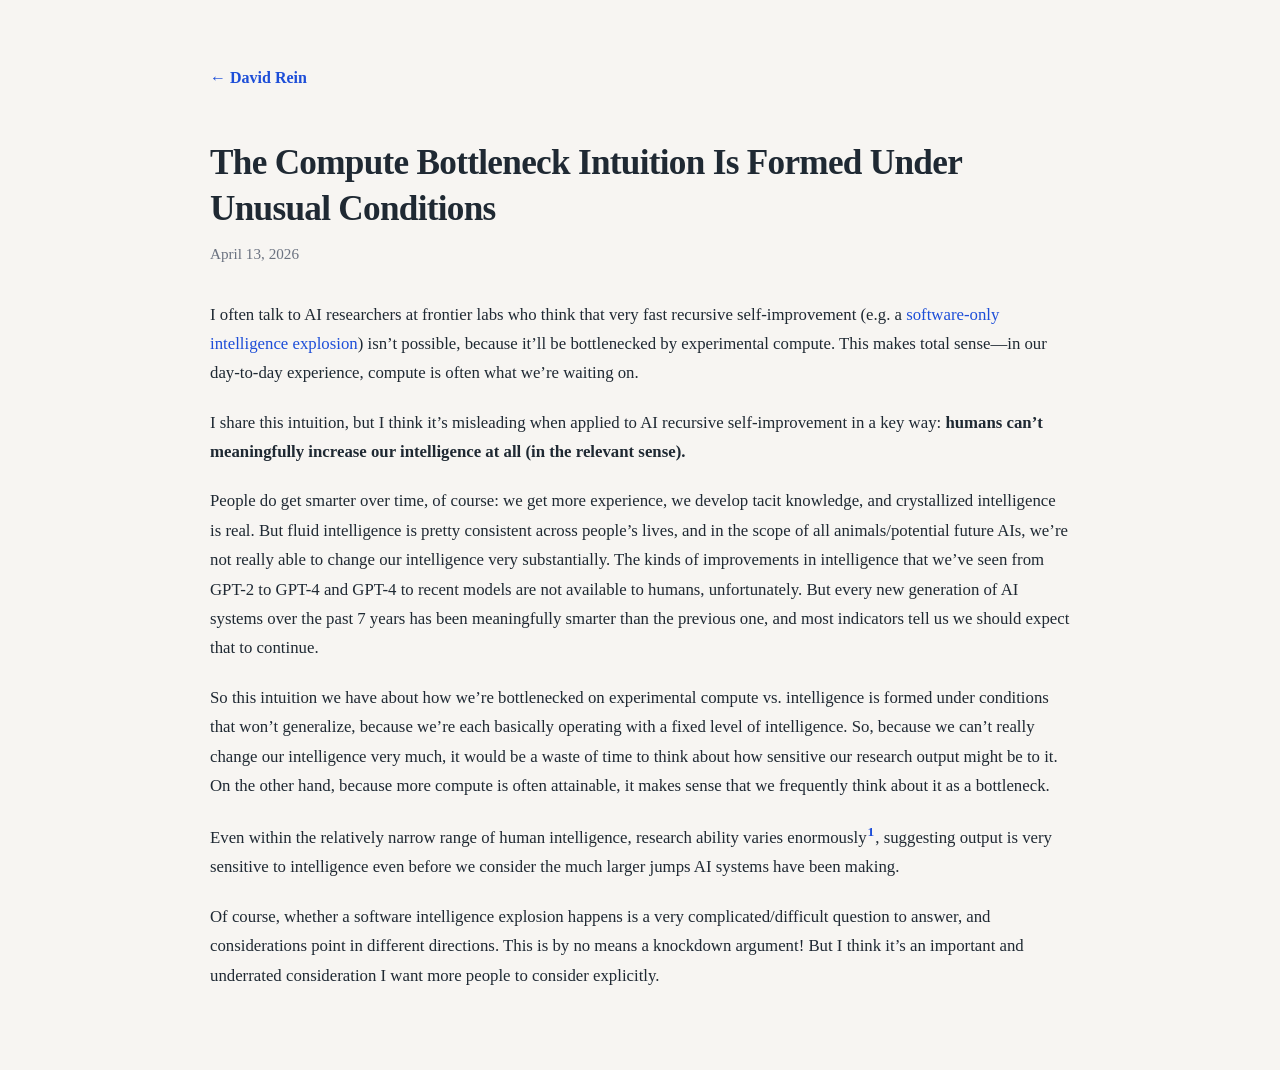
==== posts/compute-bottleneck.html @ 773fd215 "short blog post" ====
<!DOCTYPE html>
<html lang="en">
<head>
    <meta charset="UTF-8">
    <meta name="viewport" content="width=device-width, initial-scale=1.0">
    <title>The Compute Bottleneck Intuition Is Formed Under Unusual Conditions - David Rein</title>
    <link rel="stylesheet" href="../styles.css">
    <link rel="apple-touch-icon" sizes="180x180" href="../files/favicon/apple-touch-icon.png">
    <link rel="icon" type="image/png" sizes="32x32" href="../files/favicon/favicon-32x32.png">
    <link rel="icon" type="image/png" sizes="16x16" href="../files/favicon/favicon-16x16.png">
    <link rel="manifest" href="../files/favicon/site.webmanifest">
    <meta name="description" content="AI researchers are biased against fast takeoff scenarios because our intelligence is largely fixed.">
</head>
<body>
    <div class="page">
        <nav class="post-nav">
            <a href="/">&larr; David Rein</a>
        </nav>

        <article class="post">
            <header class="post-header">
                <h1>The Compute Bottleneck Intuition Is Formed Under Unusual Conditions</h1>
                <time class="post-date" datetime="2026-04-13">April 13, 2026</time>
            </header>

            <div class="post-body">
                <p>I often talk to AI researchers at frontier labs who think that very fast recursive self-improvement (e.g. a <a href="https://www.forethought.org/research/three-types-of-intelligence-explosion">software-only intelligence explosion</a>) isn&rsquo;t possible, because it&rsquo;ll be bottlenecked by experimental compute. This makes total sense—in our day-to-day experience, compute is often what we&rsquo;re waiting on.</p>
<p>I share this intuition, but I think it&rsquo;s misleading when applied to AI recursive self-improvement in a key way: <strong>humans can&rsquo;t meaningfully increase our intelligence at all (in the relevant sense).</strong></p>
<p>People do get smarter over time, of course: we get more experience, we develop tacit knowledge, and crystallized intelligence is real. But fluid intelligence is pretty consistent across people&rsquo;s lives, and in the scope of all animals/potential future AIs, we&rsquo;re not really able to change our intelligence very substantially. The kinds of improvements in intelligence that we&rsquo;ve seen from GPT-2 to GPT-4 and GPT-4 to recent models are not available to humans, unfortunately. But every new generation of AI systems over the past 7 years has been meaningfully smarter than the previous one, and most indicators tell us we should expect that to continue.</p>
<p>So this intuition we have about how we&rsquo;re bottlenecked on experimental compute vs. intelligence is formed under conditions that won&rsquo;t generalize, because we&rsquo;re each basically operating with a fixed level of intelligence. So, because we can&rsquo;t really change our intelligence very much, it would be a waste of time to think about how sensitive our research output might be to it. On the other hand, because more compute is often attainable, it makes sense that we frequently think about it as a bottleneck. </p>
<p>Even within the relatively narrow range of human intelligence, research ability varies enormously<span class="footnote-ref" tabindex="0" role="button" aria-label="Footnote 1"><sup>1</sup><span class="footnote-popup" role="tooltip"><a href="https://en.wikipedia.org/wiki/Lotka%27s_law">Lotka&rsquo;s Law</a> and <a href="https://en.wikipedia.org/wiki/Price%27s_law">Price&rsquo;s Law</a> both describe how a small fraction of scientists produce the bulk of published output (e.g. the square root of contributors accounts for half of all publications). In software engineering, individual productivity differences of <a href="https://www.construx.com/blog/the-origins-of-10x-how-valid-is-the-underlying-research/">10x or more</a> have been consistently replicated since the original Sackman et al. (1968) study.</span></span>, suggesting output is very sensitive to intelligence even before we consider the much larger jumps AI systems have been making.</p>
<p>Of course, whether a software intelligence explosion happens is a very complicated/difficult question to answer, and considerations point in different directions. This is by no means a knockdown argument! But I think it&rsquo;s an important and underrated consideration I want more people to consider explicitly.</p>

            </div>
        </article>
    </div>
    <script src="../footnotes.js"></script>
</body>
</html>
---- styles.css ----
:root {
    color-scheme: light;
    --bg: #f7f5f2;
    --ink: #1f2933;
    --muted: #6b7280;
    --accent: #1d4ed8;
    --line: #e4e7ec;
}

* {
    margin: 0;
    padding: 0;
    box-sizing: border-box;
}

body {
    font-family: "Iowan Old Style", "Palatino Linotype", "Book Antiqua", Palatino, "Times New Roman", serif;
    background: var(--bg);
    color: var(--ink);
    line-height: 1.75;
}

a {
    color: var(--accent);
    text-decoration: none;
}

a:hover {
    text-decoration: underline;
}

.page {
    max-width: 900px;
    margin: 0 auto;
    padding: 64px 20px 80px;
}

.hero {
    display: grid;
    grid-template-columns: minmax(180px, 220px) 1fr;
    gap: 40px;
    align-items: center;
    padding-bottom: 48px;
    border-bottom: 1px solid var(--line);
}

.profile-photo {
    width: 100%;
    max-width: 220px;
    aspect-ratio: 1 / 1;
    border-radius: 14px;
    object-fit: cover;
}

.hero-text {
    display: flex;
    flex-direction: column;
    gap: 12px;
}

h1 {
    font-size: clamp(2.1rem, 4vw, 3rem);
    letter-spacing: -0.02em;
}

.links {
    display: flex;
    flex-wrap: wrap;
    gap: 14px;
    font-weight: 600;
}

main {
    display: flex;
    flex-direction: column;
    gap: 40px;
    margin-top: 48px;
}

.section {
    padding-top: 8px;
}

.section h2 {
    font-size: 1.4rem;
    margin-bottom: 16px;
}

.section p {
    margin-bottom: 16px;
    font-size: 1.02rem;
}

.section p:last-child {
    margin-bottom: 0;
}

.highlights-list {
    list-style: none;
    display: flex;
    flex-direction: column;
    gap: 14px;
}

.highlights-list li {
    display: grid;
    grid-template-columns: 140px 1fr;
    gap: 16px;
    align-items: baseline;
}

.highlight-year {
    font-weight: 600;
    color: var(--muted);
}

it {
    display: inline;
    font-style: italic;
    font-size: 0.9em;
}

.writing-list {
    list-style: none;
    display: flex;
    flex-direction: column;
    gap: 20px;
}

.writing-list li {
    padding-bottom: 20px;
    border-bottom: 1px solid var(--line);
}

.writing-list li:last-child {
    border-bottom: none;
    padding-bottom: 0;
}

.writing-row {
    display: grid;
    grid-template-columns: 70px 1fr;
    gap: 16px;
    align-items: baseline;
}

.writing-year {
    font-weight: 600;
    color: var(--muted);
}

.writing-list a {
    font-size: 1.05rem;
    font-weight: 600;
}

.writing-list p {
    margin-top: 6px;
    color: var(--muted);
    font-size: 0.95rem;
}

/* Blog post pages */

.post-nav {
    margin-bottom: 48px;
    font-weight: 600;
}

.post-header {
    margin-bottom: 32px;
}

.post-header h1 {
    font-size: clamp(1.6rem, 3.5vw, 2.2rem);
    line-height: 1.3;
    margin-bottom: 8px;
}

.post-date {
    color: var(--muted);
    font-size: 0.95rem;
}

.post-body p {
    margin-bottom: 20px;
    font-size: 1.05rem;
}

.post-body p:last-child {
    margin-bottom: 0;
}

/* Popup footnotes */

.footnote-ref {
    position: relative;
    display: inline-block;
    cursor: pointer;
    -webkit-tap-highlight-color: transparent;
}

.footnote-ref sup {
    color: var(--accent);
    font-weight: 600;
    font-size: 0.8em;
    padding: 0 1px;
}

.footnote-popup {
    display: none;
    position: absolute;
    bottom: 100%;
    left: 50%;
    transform: translateX(-50%);
    width: 320px;
    max-width: 80vw;
    padding: 12px 16px;
    margin-bottom: 8px;
    background: #fff;
    border: 1px solid var(--line);
    border-radius: 8px;
    box-shadow: 0 4px 20px rgba(0, 0, 0, 0.1);
    font-size: 0.88rem;
    line-height: 1.6;
    z-index: 10;
    color: var(--ink);
}

/* Invisible bridge so the mouse can travel from the sup to the popup */
.footnote-popup::after {
    content: "";
    position: absolute;
    top: 100%;
    left: 0;
    right: 0;
    height: 10px;
}

.footnote-ref:hover .footnote-popup,
.footnote-ref:focus .footnote-popup,
.footnote-ref.active .footnote-popup {
    display: block;
}

@media (max-width: 720px) {
    .hero {
        grid-template-columns: 1fr;
        text-align: left;
    }

    .hero-image {
        max-width: 220px;
    }

    .writing-row {
        grid-template-columns: 1fr;
        gap: 6px;
    }

    .highlights-list li {
        grid-template-columns: 1fr;
        gap: 6px;
    }
}

@media (max-width: 520px) {
    .page {
        padding: 48px 16px 64px;
    }

    .hero {
        gap: 24px;
        padding-bottom: 32px;
    }
}
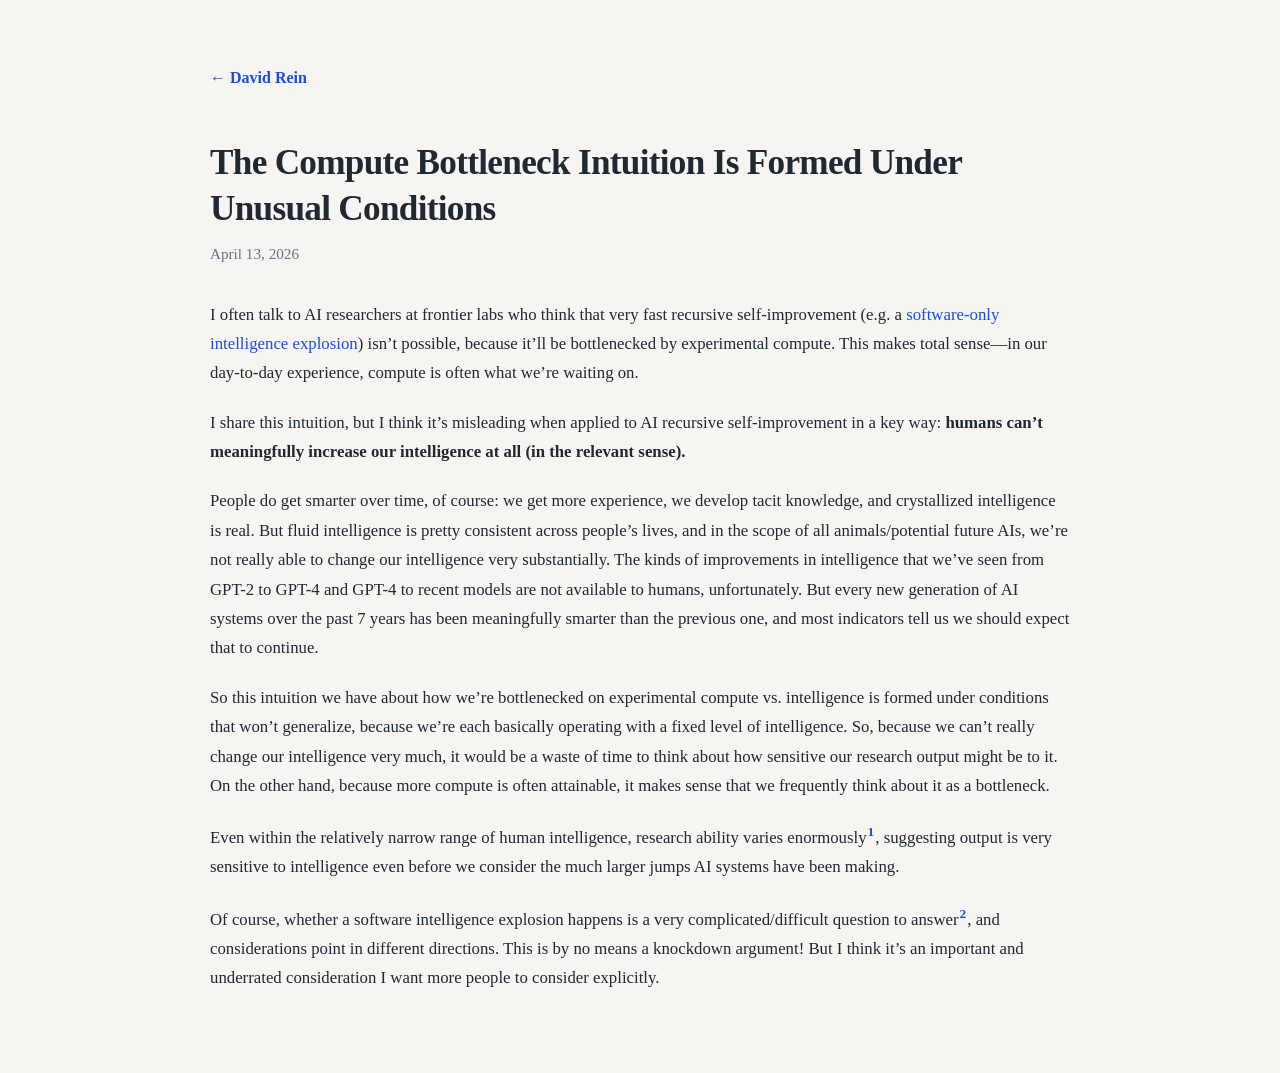
==== commit e457f100: "improvements" ====
--- a/posts/compute-bottleneck.html
+++ b/posts/compute-bottleneck.html
@@ -24,12 +24,12 @@
             </header>
 
             <div class="post-body">
-                <p>I often talk to AI researchers at frontier labs who think that very fast recursive self-improvement (e.g. a <a href="https://www.forethought.org/research/three-types-of-intelligence-explosion">software-only intelligence explosion</a>) isn&rsquo;t possible, because it&rsquo;ll be bottlenecked by experimental compute. This makes total sense—in our day-to-day experience, compute is often what we&rsquo;re waiting on.</p>
+                <p>I often talk to AI researchers at frontier labs who think that very fast recursive self-improvement (e.g. a <a target="_blank" rel="noreferrer" href="https://www.forethought.org/research/three-types-of-intelligence-explosion">software-only intelligence explosion</a>) isn&rsquo;t possible, because it&rsquo;ll be bottlenecked by experimental compute. This makes total sense—in our day-to-day experience, compute is often what we&rsquo;re waiting on.</p>
 <p>I share this intuition, but I think it&rsquo;s misleading when applied to AI recursive self-improvement in a key way: <strong>humans can&rsquo;t meaningfully increase our intelligence at all (in the relevant sense).</strong></p>
 <p>People do get smarter over time, of course: we get more experience, we develop tacit knowledge, and crystallized intelligence is real. But fluid intelligence is pretty consistent across people&rsquo;s lives, and in the scope of all animals/potential future AIs, we&rsquo;re not really able to change our intelligence very substantially. The kinds of improvements in intelligence that we&rsquo;ve seen from GPT-2 to GPT-4 and GPT-4 to recent models are not available to humans, unfortunately. But every new generation of AI systems over the past 7 years has been meaningfully smarter than the previous one, and most indicators tell us we should expect that to continue.</p>
 <p>So this intuition we have about how we&rsquo;re bottlenecked on experimental compute vs. intelligence is formed under conditions that won&rsquo;t generalize, because we&rsquo;re each basically operating with a fixed level of intelligence. So, because we can&rsquo;t really change our intelligence very much, it would be a waste of time to think about how sensitive our research output might be to it. On the other hand, because more compute is often attainable, it makes sense that we frequently think about it as a bottleneck. </p>
-<p>Even within the relatively narrow range of human intelligence, research ability varies enormously<span class="footnote-ref" tabindex="0" role="button" aria-label="Footnote 1"><sup>1</sup><span class="footnote-popup" role="tooltip"><a href="https://en.wikipedia.org/wiki/Lotka%27s_law">Lotka&rsquo;s Law</a> and <a href="https://en.wikipedia.org/wiki/Price%27s_law">Price&rsquo;s Law</a> both describe how a small fraction of scientists produce the bulk of published output (e.g. the square root of contributors accounts for half of all publications). In software engineering, individual productivity differences of <a href="https://www.construx.com/blog/the-origins-of-10x-how-valid-is-the-underlying-research/">10x or more</a> have been consistently replicated since the original Sackman et al. (1968) study.</span></span>, suggesting output is very sensitive to intelligence even before we consider the much larger jumps AI systems have been making.</p>
-<p>Of course, whether a software intelligence explosion happens is a very complicated/difficult question to answer, and considerations point in different directions. This is by no means a knockdown argument! But I think it&rsquo;s an important and underrated consideration I want more people to consider explicitly.</p>
+<p>Even within the relatively narrow range of human intelligence, research ability varies enormously<span class="footnote-ref" tabindex="0" role="button" aria-label="Footnote 1"><sup>1</sup><span class="footnote-popup" role="tooltip">E.g. <a target="_blank" rel="noreferrer" href="https://en.wikipedia.org/wiki/Lotka%27s_law">Lotka&rsquo;s Law</a> describes how a small fraction of scientists produce the bulk of published output.</span></span>, suggesting output is very sensitive to intelligence even before we consider the much larger jumps AI systems have been making.</p>
+<p>Of course, whether a software intelligence explosion happens is a very complicated/difficult question to answer<span class="footnote-ref" tabindex="0" role="button" aria-label="Footnote 2"><sup>2</sup><span class="footnote-popup" role="tooltip">See Forethought&rsquo;s <a target="_blank" rel="noreferrer" href="https://www.forethought.org/research/will-ai-r-and-d-automation-cause-a-software-intelligence-explosion">Will AI R&amp;D Automation Cause a Software Intelligence Explosion?</a>, Epoch&rsquo;s <a target="_blank" rel="noreferrer" href="https://epoch.ai/gradient-updates/the-software-intelligence-explosion-debate-needs-experiments">The software intelligence explosion debate needs experiments</a>, and <a target="_blank" rel="noreferrer" href="https://epoch.ai/gradient-updates/how-fast-can-algorithms-advance-capabilities">How fast can algorithms advance capabilities?</a>.</span></span>, and considerations point in different directions. This is by no means a knockdown argument! But I think it&rsquo;s an important and underrated consideration I want more people to consider explicitly.</p>
 
             </div>
         </article>
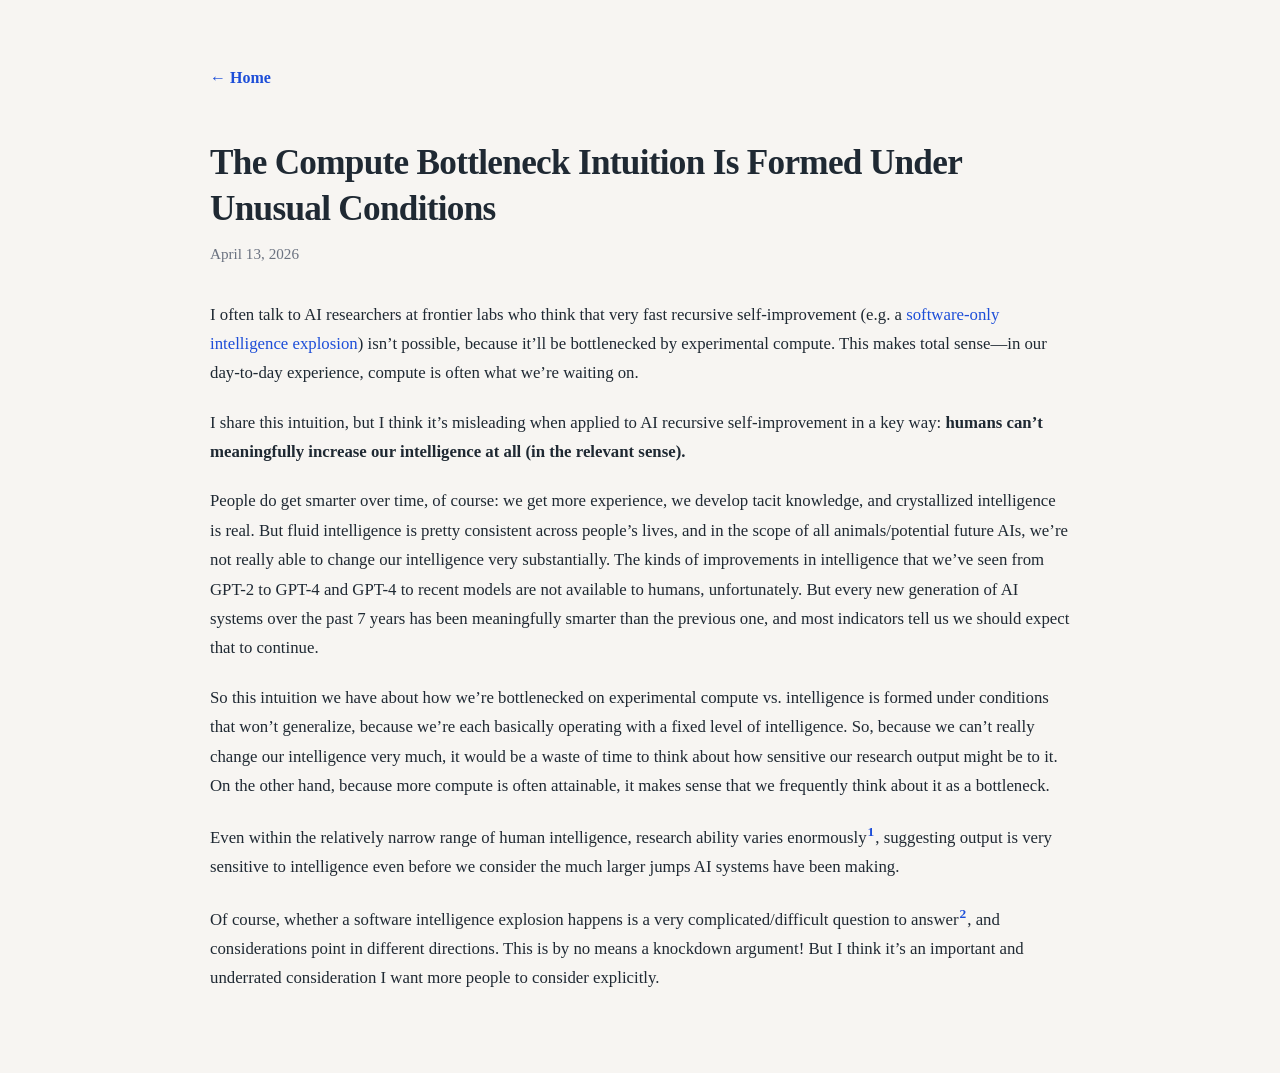
==== commit 8ef102b9: "improve "home" button" ====
--- a/posts/compute-bottleneck.html
+++ b/posts/compute-bottleneck.html
@@ -14,7 +14,7 @@
 <body>
     <div class="page">
         <nav class="post-nav">
-            <a href="/">&larr; David Rein</a>
+            <a href="/">&larr; Home</a>
         </nav>
 
         <article class="post">
--- a/styles.css
+++ b/styles.css
@@ -193,9 +193,11 @@
 
 /* Popup footnotes */
 
+.post-body {
+    position: relative;
+}
+
 .footnote-ref {
-    position: relative;
-    display: inline-block;
     cursor: pointer;
     -webkit-tap-highlight-color: transparent;
 }
@@ -210,13 +212,9 @@
 .footnote-popup {
     display: none;
     position: absolute;
-    bottom: 100%;
-    left: 50%;
-    transform: translateX(-50%);
     width: 320px;
-    max-width: 80vw;
+    max-width: calc(100% - 24px);
     padding: 12px 16px;
-    margin-bottom: 8px;
     background: #fff;
     border: 1px solid var(--line);
     border-radius: 8px;
@@ -227,19 +225,18 @@
     color: var(--ink);
 }
 
-/* Invisible bridge so the mouse can travel from the sup to the popup */
+/* Bridge so the mouse can travel from the sup to the popup */
 .footnote-popup::after {
     content: "";
     position: absolute;
     top: 100%;
     left: 0;
     right: 0;
-    height: 10px;
-}
-
-.footnote-ref:hover .footnote-popup,
-.footnote-ref:focus .footnote-popup,
-.footnote-ref.active .footnote-popup {
+    height: 16px;
+}
+
+.footnote-ref.active .footnote-popup,
+.footnote-ref.hover .footnote-popup {
     display: block;
 }
 
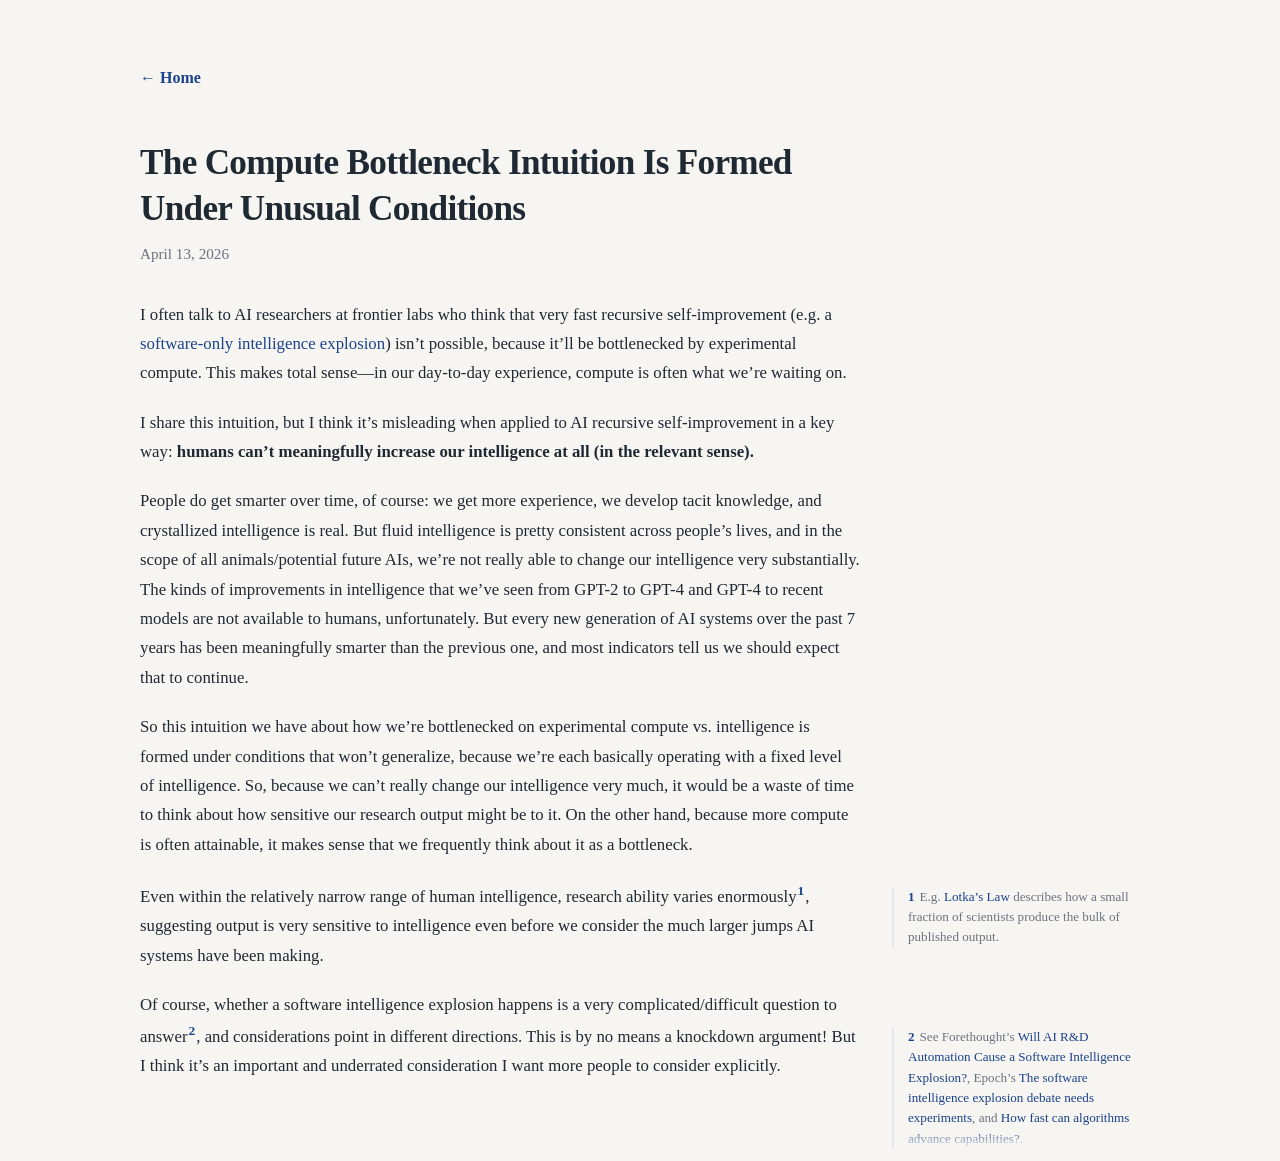
==== commit b364b484: "Render footnotes as margin sidenotes on wide screens (#11) Footnotes now appear next to the text in " ====
--- a/posts/compute-bottleneck.html
+++ b/posts/compute-bottleneck.html
@@ -10,8 +10,16 @@
     <link rel="icon" type="image/png" sizes="16x16" href="../files/favicon/favicon-16x16.png">
     <link rel="manifest" href="../files/favicon/site.webmanifest">
     <meta name="description" content="AI researchers are biased against fast takeoff scenarios because our intelligence is largely fixed.">
+    <meta property="og:title" content="The Compute Bottleneck Intuition Is Formed Under Unusual Conditions">
+    <meta property="og:description" content="AI researchers are biased against fast takeoff scenarios because our intelligence is largely fixed.">
+    <meta property="og:image" content="https://idavidrein.com/posts/og/compute-bottleneck.png">
+    <meta property="og:type" content="article">
+    <meta name="twitter:card" content="summary_large_image">
+    <meta name="twitter:title" content="The Compute Bottleneck Intuition Is Formed Under Unusual Conditions">
+    <meta name="twitter:description" content="AI researchers are biased against fast takeoff scenarios because our intelligence is largely fixed.">
+    <meta name="twitter:image" content="https://idavidrein.com/posts/og/compute-bottleneck.png">
 </head>
-<body>
+<body class="post-page">
     <div class="page">
         <nav class="post-nav">
             <a href="/">&larr; Home</a>
@@ -28,12 +36,13 @@
 <p>I share this intuition, but I think it&rsquo;s misleading when applied to AI recursive self-improvement in a key way: <strong>humans can&rsquo;t meaningfully increase our intelligence at all (in the relevant sense).</strong></p>
 <p>People do get smarter over time, of course: we get more experience, we develop tacit knowledge, and crystallized intelligence is real. But fluid intelligence is pretty consistent across people&rsquo;s lives, and in the scope of all animals/potential future AIs, we&rsquo;re not really able to change our intelligence very substantially. The kinds of improvements in intelligence that we&rsquo;ve seen from GPT-2 to GPT-4 and GPT-4 to recent models are not available to humans, unfortunately. But every new generation of AI systems over the past 7 years has been meaningfully smarter than the previous one, and most indicators tell us we should expect that to continue.</p>
 <p>So this intuition we have about how we&rsquo;re bottlenecked on experimental compute vs. intelligence is formed under conditions that won&rsquo;t generalize, because we&rsquo;re each basically operating with a fixed level of intelligence. So, because we can&rsquo;t really change our intelligence very much, it would be a waste of time to think about how sensitive our research output might be to it. On the other hand, because more compute is often attainable, it makes sense that we frequently think about it as a bottleneck. </p>
-<p>Even within the relatively narrow range of human intelligence, research ability varies enormously<span class="footnote-ref" tabindex="0" role="button" aria-label="Footnote 1"><sup>1</sup><span class="footnote-popup" role="tooltip">E.g. <a target="_blank" rel="noreferrer" href="https://en.wikipedia.org/wiki/Lotka%27s_law">Lotka&rsquo;s Law</a> describes how a small fraction of scientists produce the bulk of published output.</span></span>, suggesting output is very sensitive to intelligence even before we consider the much larger jumps AI systems have been making.</p>
-<p>Of course, whether a software intelligence explosion happens is a very complicated/difficult question to answer<span class="footnote-ref" tabindex="0" role="button" aria-label="Footnote 2"><sup>2</sup><span class="footnote-popup" role="tooltip">See Forethought&rsquo;s <a target="_blank" rel="noreferrer" href="https://www.forethought.org/research/will-ai-r-and-d-automation-cause-a-software-intelligence-explosion">Will AI R&amp;D Automation Cause a Software Intelligence Explosion?</a>, Epoch&rsquo;s <a target="_blank" rel="noreferrer" href="https://epoch.ai/gradient-updates/the-software-intelligence-explosion-debate-needs-experiments">The software intelligence explosion debate needs experiments</a>, and <a target="_blank" rel="noreferrer" href="https://epoch.ai/gradient-updates/how-fast-can-algorithms-advance-capabilities">How fast can algorithms advance capabilities?</a>.</span></span>, and considerations point in different directions. This is by no means a knockdown argument! But I think it&rsquo;s an important and underrated consideration I want more people to consider explicitly.</p>
+<p>Even within the relatively narrow range of human intelligence, research ability varies enormously<span class="footnote-ref" tabindex="0" role="button" aria-label="Footnote 1"><sup>1</sup><span class="footnote-popup" role="tooltip" data-fn="1">E.g. <a target="_blank" rel="noreferrer" href="https://en.wikipedia.org/wiki/Lotka%27s_law">Lotka&rsquo;s Law</a> describes how a small fraction of scientists produce the bulk of published output.</span></span>, suggesting output is very sensitive to intelligence even before we consider the much larger jumps AI systems have been making.</p>
+<p>Of course, whether a software intelligence explosion happens is a very complicated/difficult question to answer<span class="footnote-ref" tabindex="0" role="button" aria-label="Footnote 2"><sup>2</sup><span class="footnote-popup" role="tooltip" data-fn="2">See Forethought&rsquo;s <a target="_blank" rel="noreferrer" href="https://www.forethought.org/research/will-ai-r-and-d-automation-cause-a-software-intelligence-explosion">Will AI R&amp;D Automation Cause a Software Intelligence Explosion?</a>, Epoch&rsquo;s <a target="_blank" rel="noreferrer" href="https://epoch.ai/gradient-updates/the-software-intelligence-explosion-debate-needs-experiments">The software intelligence explosion debate needs experiments</a>, and <a target="_blank" rel="noreferrer" href="https://epoch.ai/gradient-updates/how-fast-can-algorithms-advance-capabilities">How fast can algorithms advance capabilities?</a>.</span></span>, and considerations point in different directions. This is by no means a knockdown argument! But I think it&rsquo;s an important and underrated consideration I want more people to consider explicitly.</p>
 
             </div>
         </article>
     </div>
     <script src="../footnotes.js"></script>
+    <script src="../lightbox.js"></script>
 </body>
 </html>
--- a/styles.css
+++ b/styles.css
@@ -3,7 +3,7 @@
     --bg: #f7f5f2;
     --ink: #1f2933;
     --muted: #6b7280;
-    --accent: #1d4ed8;
+    --accent: #1b428b;
     --line: #e4e7ec;
 }
 
@@ -44,14 +44,74 @@
     border-bottom: 1px solid var(--line);
 }
 
+.profile-photo-button {
+    display: block;
+    padding: 0;
+    border: 0;
+    background: none;
+    cursor: zoom-in;
+    width: 100%;
+    max-width: 220px;
+    border-radius: 14px;
+}
+
+.profile-photo-button:focus-visible {
+    outline: 2px solid var(--accent);
+    outline-offset: 3px;
+}
+
 .profile-photo {
+    display: block;
     width: 100%;
+    height: auto;
     max-width: 220px;
     aspect-ratio: 1 / 1;
     border-radius: 14px;
     object-fit: cover;
 }
 
+.lightbox {
+    border: 0;
+    padding: 0;
+    background: transparent;
+    max-width: none;
+    max-height: none;
+}
+
+.lightbox[open] {
+    display: flex;
+    align-items: center;
+    justify-content: center;
+    width: 100vw;
+    height: 100vh;
+    inset: 0;
+    margin: 0;
+}
+
+.lightbox::backdrop {
+    background: rgba(0, 0, 0, 0.85);
+}
+
+.lightbox img {
+    display: block;
+    max-width: 95vw;
+    max-height: 95vh;
+    width: auto;
+    height: auto;
+    object-fit: contain;
+    border-radius: 12px;
+    cursor: zoom-out;
+}
+
+/* Only images with actual transparency get a solid backing + padding so
+   their transparent regions don't read against the dark backdrop. The
+   class is added by lightbox.js after sampling the image's alpha channel;
+   opaque photos/screenshots stay flush to their own edges. */
+.lightbox img.has-transparency {
+    background: var(--bg);
+    padding: 24px;
+}
+
 .hero-text {
     display: flex;
     flex-direction: column;
@@ -84,6 +144,61 @@
 .section h2 {
     font-size: 1.4rem;
     margin-bottom: 16px;
+}
+
+.section-head {
+    display: flex;
+    align-items: center;
+    justify-content: space-between;
+    gap: 12px 20px;
+    flex-wrap: wrap;
+    margin-bottom: 16px;
+}
+
+.section-head h2 {
+    margin-bottom: 0;
+}
+
+.sort-toggle {
+    display: inline-flex;
+    align-items: center;
+    gap: 2px;
+    padding: 3px;
+    border: 1px solid var(--line);
+    border-radius: 999px;
+    background: #fff;
+}
+
+.sort-toggle .sort-option {
+    appearance: none;
+    -webkit-appearance: none;
+    border: 0;
+    background: none;
+    cursor: pointer;
+    font-family: inherit;
+    font-size: 0.72rem;
+    font-weight: 700;
+    letter-spacing: 0.1em;
+    text-transform: uppercase;
+    color: var(--muted);
+    padding: 5px 13px;
+    border-radius: 999px;
+    line-height: 1.4;
+    transition: color 0.15s ease, background-color 0.15s ease;
+}
+
+.sort-toggle .sort-option:hover {
+    color: var(--ink);
+}
+
+.sort-toggle .sort-option[aria-pressed="true"] {
+    background: var(--accent);
+    color: #fff;
+}
+
+.sort-toggle .sort-option:focus-visible {
+    outline: 2px solid var(--accent);
+    outline-offset: 2px;
 }
 
 .section p {
@@ -120,44 +235,135 @@
     font-size: 0.9em;
 }
 
+.news-list {
+    list-style: none;
+    font-size: 1.02rem;
+    line-height: 1.9;
+}
+
+.news-list li {
+    display: inline;
+}
+
+.news-list li:not(:last-child)::after {
+    content: "\00b7";
+    margin: 0 0.5em;
+    color: var(--muted);
+}
+
+.writing-groups {
+    display: flex;
+    flex-direction: column;
+    gap: 36px;
+}
+
+.writing-group {
+    display: flex;
+    flex-direction: column;
+}
+
+.group-header {
+    display: flex;
+    align-items: center;
+    gap: 14px;
+    margin-bottom: 18px;
+}
+
+.group-label {
+    font-size: 0.78rem;
+    font-weight: 700;
+    letter-spacing: 0.12em;
+    text-transform: uppercase;
+    color: var(--muted);
+    white-space: nowrap;
+}
+
+.group-rule {
+    flex: 1;
+    height: 1px;
+    background: var(--line);
+}
+
+.group-count {
+    font-size: 0.85rem;
+    color: var(--muted);
+    font-variant-numeric: tabular-nums;
+}
+
 .writing-list {
     list-style: none;
     display: flex;
     flex-direction: column;
-    gap: 20px;
-}
-
-.writing-list li {
-    padding-bottom: 20px;
-    border-bottom: 1px solid var(--line);
-}
-
-.writing-list li:last-child {
-    border-bottom: none;
-    padding-bottom: 0;
-}
-
-.writing-row {
-    display: grid;
-    grid-template-columns: 70px 1fr;
-    gap: 16px;
-    align-items: baseline;
-}
-
-.writing-year {
+    gap: 22px;
+}
+
+.writing-item {
+    display: flex;
+    flex-direction: column;
+    gap: 4px;
+    /* Visual order is CSS-driven so the sort toggle needs no reflow/JS.
+       build.py bakes --o-cur (curated) and --o-rec (recent) onto each item. */
+    order: var(--o-cur, 0);
+}
+
+html.sort-recent .writing-item {
+    order: var(--o-rec, 0);
+}
+
+.writing-item[hidden] {
+    display: none;
+}
+
+.writing-title {
+    font-size: 1.15rem;
     font-weight: 600;
-    color: var(--muted);
-}
-
-.writing-list a {
-    font-size: 1.05rem;
+    line-height: 1.35;
+    color: var(--ink);
+}
+
+.writing-title:hover {
+    color: var(--accent);
+}
+
+.writing-title[target="_blank"]::after {
+    content: "";
+    display: inline-block;
+    width: 0.6em;
+    height: 0.6em;
+    margin-left: 0.3em;
+    vertical-align: 0.12em;
+    opacity: 0.75;
+    background: url("data:image/svg+xml,%3Csvg xmlns='http://www.w3.org/2000/svg' viewBox='0 0 24 24' fill='none' stroke='%2335558f' stroke-width='2.5' stroke-linecap='round' stroke-linejoin='round'%3E%3Cline x1='7' y1='17' x2='17' y2='7'/%3E%3Cpolyline points='7 7 17 7 17 17'/%3E%3C/svg%3E") no-repeat center / contain;
+}
+
+.writing-item .writing-meta {
+    margin: 0;
+    color: var(--muted);
+    font-size: 0.95rem;
+    line-height: 1.6;
+}
+
+.group-toggle {
+    align-self: flex-start;
+    margin-top: 18px;
+    padding: 0;
+    border: 0;
+    background: none;
+    cursor: pointer;
+    color: var(--accent);
+    font-family: inherit;
+    font-size: 0.95rem;
     font-weight: 600;
 }
 
-.writing-list p {
-    margin-top: 6px;
-    color: var(--muted);
-    font-size: 0.95rem;
+.group-toggle:hover {
+    text-decoration: underline;
+}
+
+.group-toggle .chev {
+    display: inline-block;
+    font-size: 0.8em;
+    margin-left: 2px;
 }
 
 /* Blog post pages */
@@ -189,6 +395,38 @@
 
 .post-body p:last-child {
     margin-bottom: 0;
+}
+
+.post-body ol,
+.post-body ul {
+    margin: 0 0 20px;
+    padding-left: 32px;
+}
+
+.post-body li {
+    margin-bottom: 6px;
+    font-size: 1.05rem;
+}
+
+.post-body img {
+    display: block;
+    max-width: 100%;
+    height: auto;
+    margin: 28px auto;
+}
+
+.post-body figure {
+    margin: 28px 0;
+}
+
+.post-body figure img {
+    margin: 0 auto 8px;
+}
+
+.post-body figcaption {
+    text-align: center;
+    font-size: 0.9rem;
+    color: var(--muted);
 }
 
 /* Popup footnotes */
@@ -240,6 +478,82 @@
     display: block;
 }
 
+/* Sidenotes: on wide screens footnotes live in the right margin next to the
+   text (LessWrong / Tufte style). Long ones are clamped to a few lines in
+   place; hovering or focusing the reference reveals the rest inline in the same
+   margin style. Below the breakpoint everything falls back to the popup above. */
+@media (min-width: 1080px) {
+    .post-page .page {
+        max-width: 1040px;
+    }
+
+    /* Keep the reading column narrow, leaving a gutter on the right. */
+    .post-page .post-nav,
+    .post-page .post-header,
+    .post-page .post-body {
+        max-width: 720px;
+    }
+
+    .post-page .footnote-popup {
+        display: block;
+        position: absolute;
+        left: 100%;
+        top: 0;
+        margin-left: 32px;
+        width: 240px;
+        max-width: 240px;
+        max-height: 9.6em; /* ~5 lines before the fade */
+        overflow: hidden;
+        padding: 0 0 0 14px;
+        border: 0;
+        border-left: 2px solid var(--line);
+        border-radius: 0;
+        background: none;
+        box-shadow: none;
+        font-size: 0.82rem;
+        line-height: 1.55;
+        color: var(--muted);
+    }
+
+    /* Number marker tying each sidenote back to its reference. */
+    .post-page .footnote-popup::before {
+        content: attr(data-fn);
+        color: var(--accent);
+        font-weight: 600;
+        margin-right: 5px;
+    }
+
+    /* Fade the clamped bottom to hint there is more to read. Applied only to
+       notes JS has flagged as actually truncated (see footnotes.js). */
+    .post-page .footnote-popup.is-clamped::after {
+        content: "";
+        display: block;
+        position: absolute;
+        inset: auto 0 0 0;
+        height: 1.6em;
+        background: linear-gradient(to bottom, rgba(247, 245, 242, 0), var(--bg));
+        pointer-events: none;
+    }
+
+    /* On hover/focus reveal the whole note in place — same margin styling, just
+       unclamped. It gets the page background + a higher stacking order so the
+       extra text cleanly overlays any note stacked below it (no popup bubble). */
+    .post-page .footnote-ref:hover .footnote-popup,
+    .post-page .footnote-ref:focus-within .footnote-popup {
+        max-height: none;
+        overflow: visible;
+        z-index: 20;
+        background: var(--bg);
+        border-left-color: var(--accent);
+        padding-bottom: 6px;
+    }
+
+    .post-page .footnote-ref:hover .footnote-popup::after,
+    .post-page .footnote-ref:focus-within .footnote-popup::after {
+        display: none;
+    }
+}
+
 @media (max-width: 720px) {
     .hero {
         grid-template-columns: 1fr;
@@ -250,11 +564,6 @@
         max-width: 220px;
     }
 
-    .writing-row {
-        grid-template-columns: 1fr;
-        gap: 6px;
-    }
-
     .highlights-list li {
         grid-template-columns: 1fr;
         gap: 6px;
